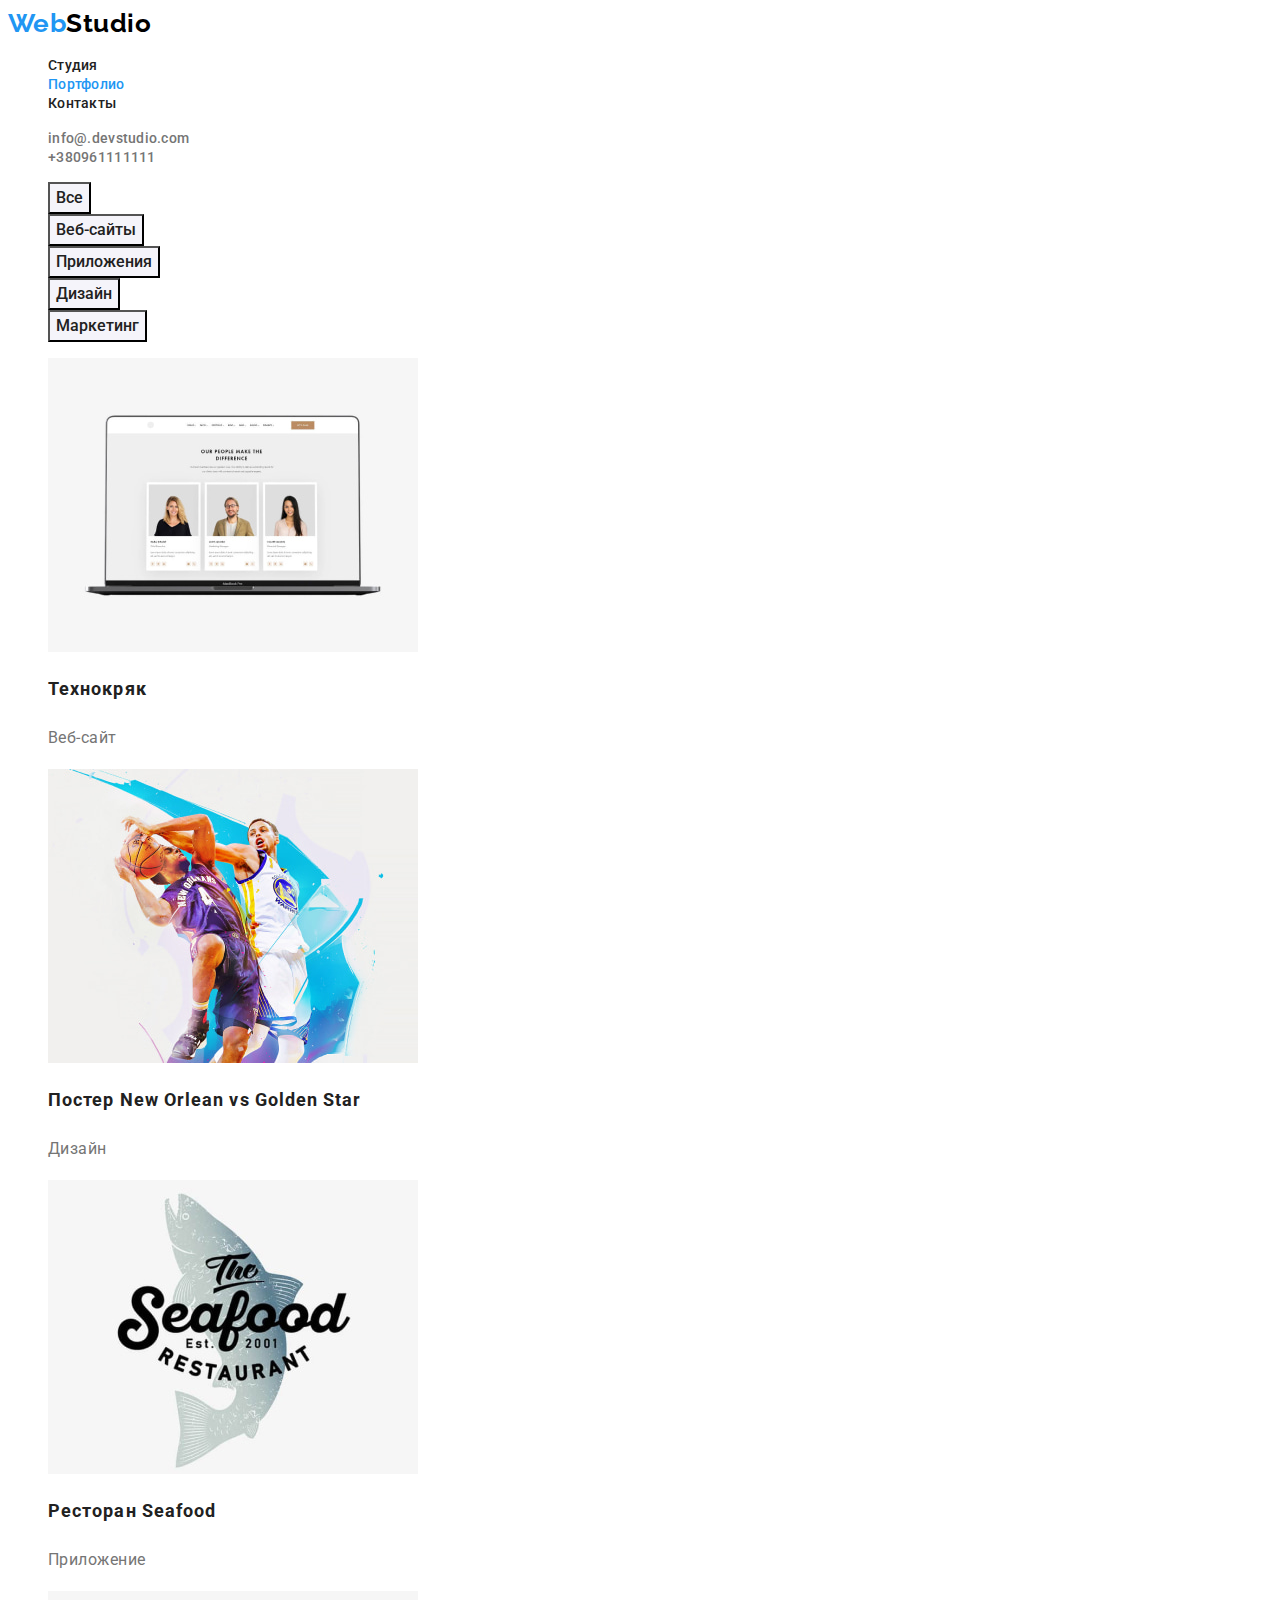
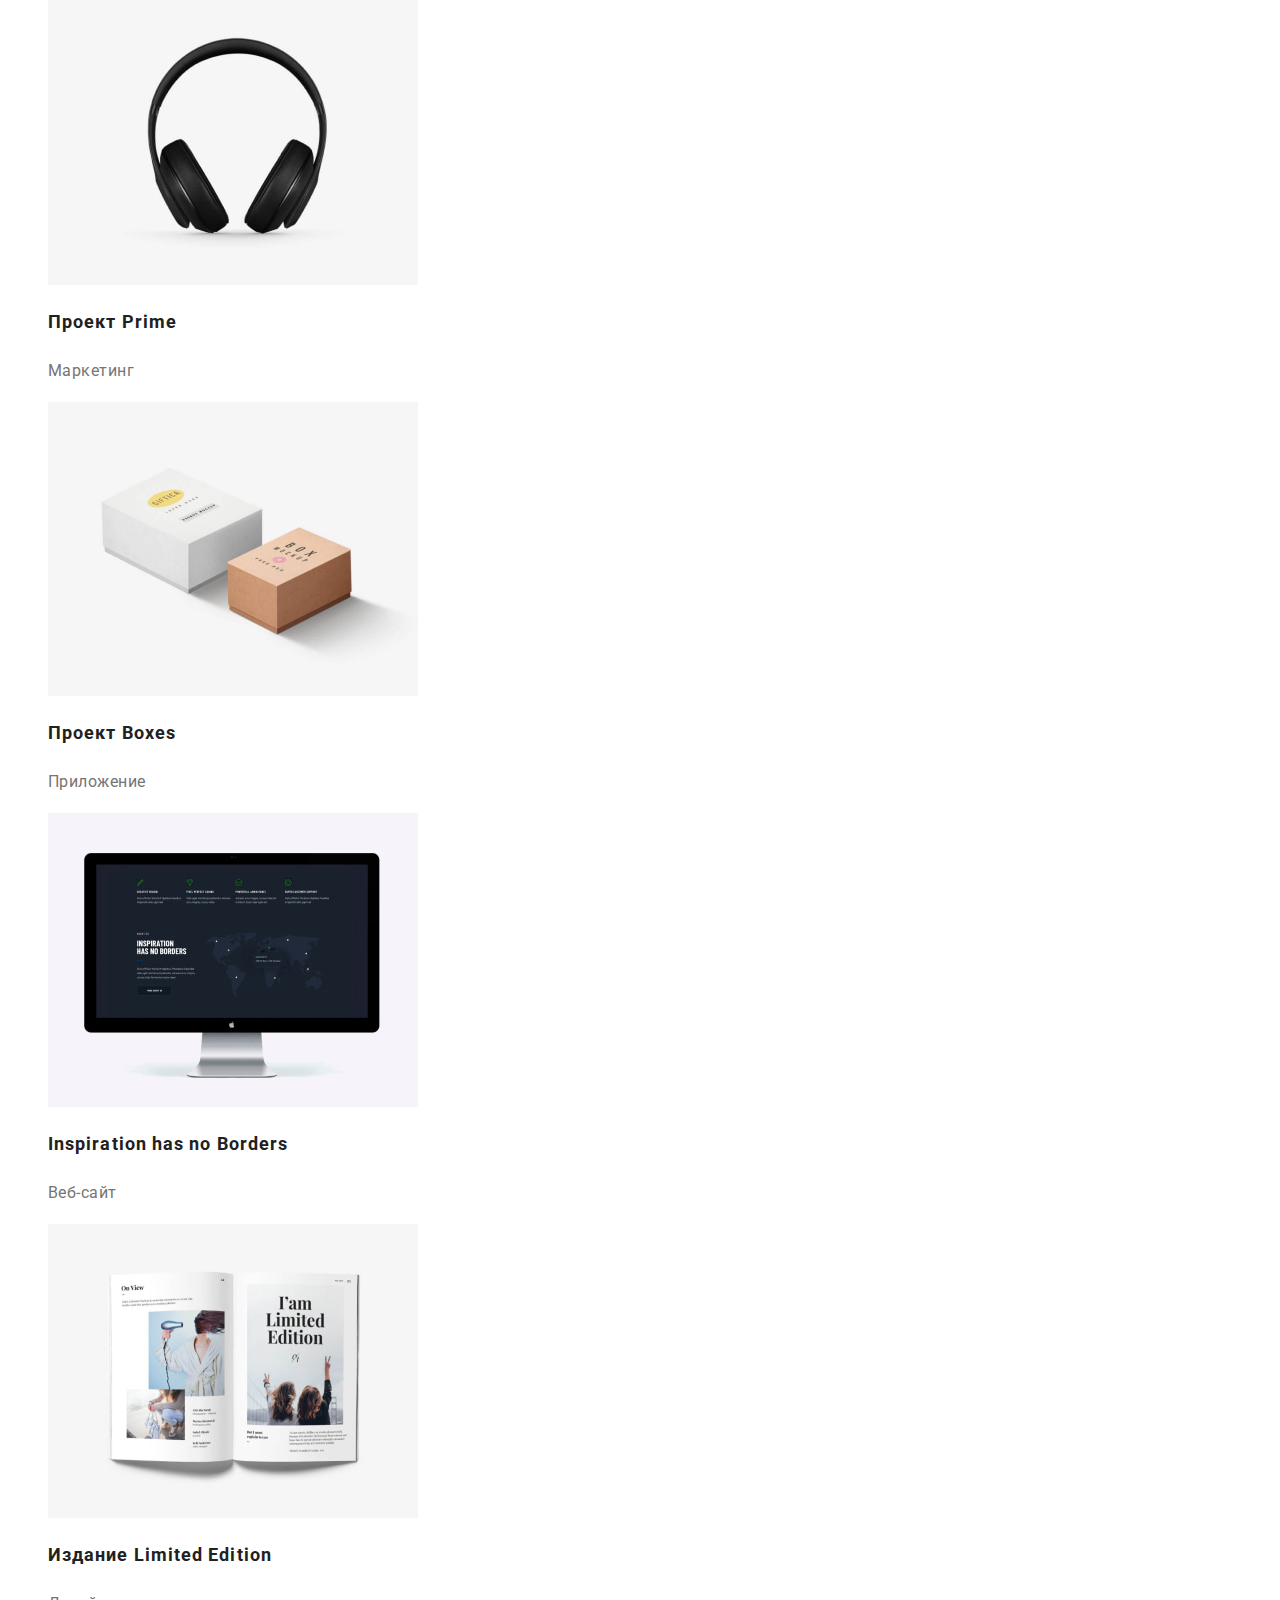
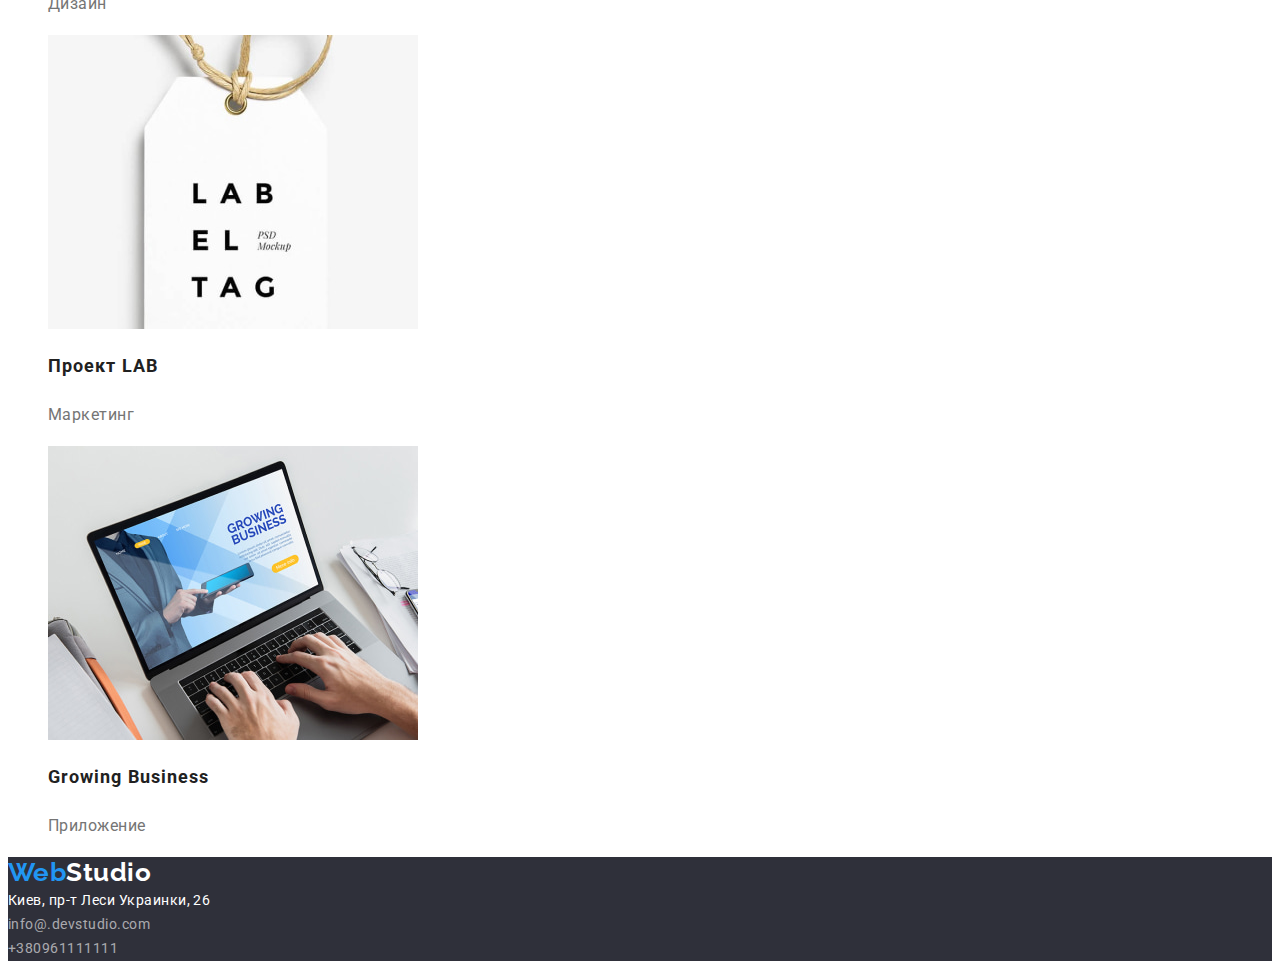
==== portfolio.html @ fe088073 "Initial commit" ====
<!DOCTYPE html>
<html lang="ru">
<head>
    <meta charset="UTF-8" />
    <meta name="viewport" content="width=device-width, initial-scale=1.0" />
    <title>Document</title>
    <link href="https://fonts.googleapis.com/css2?family=Raleway:wght@700&family=Roboto:wght@400;500;700;900&display=swap" rel="stylesheet"/>
    <link rel="stylesheet" href="./css/styles.css" />
</head>
<!--Шапка сайта-->
<header>
    <a href="./index.html" class="logo">Web<span class="logoblack">Studio</span></a>
    <nav>
        <ul class="site-nav list">
            <li> <a href="./index.html" class="link">Студия</a> </li>
            <li> <a href="./portfolio.html" class="link current">Портфолио</a> </li>
            <li> <a href="" class="link">Контакты</a> </li>
        </ul>
    </nav>
    <ul class="contacts list">
        <li><a href="mailto:info@devstudio.com" class="mail">info@.devstudio.com</a></li>
        <li><a href="tel:+380961111111" class="tel">+380961111111</a></li>
    </ul>
</header>
<main>
  <section class="section-galery">
    <h1 hidden>Портфолио</h1>
<ul class="list">
    <li><button type="button" class="portfolio-btn">Все</button></li>
    <li><button type="button" class="portfolio-btn">Веб-сайты</button></li>
    <li><button type="button" class="portfolio-btn">Приложения</button></li>
    <li><button type="button" class="portfolio-btn">Дизайн</button></li>
    <li><button type="button" class="portfolio-btn">Маркетинг</button></li>
</ul>
<ul class="galery list">
    <li class="portfolio-item">
        <a href="" class="link">
            <img src="./images/portfolio1.jpg" alt="Веб-сайт Технокряк" width="370" height="294">
            <h2 class="portfolio-title">Технокряк</h2>
            <p class="portfolio-text">Веб-сайт</p>
        </a>
    </li>
    <li class="portfolio-item">
        <a href="" class="link">
            <img src="./images/portfolio2.jpg" alt="Постер" width="370" height="294">
            <h2 class="portfolio-title">Постер New Orlean vs Golden Star</h2>
            <p class="portfolio-text">Дизайн</p>
        </a>
    </li>
    <li class="portfolio-item">
        <a href="" class="link">
            <img src="./images/portfolio3.jpg" alt="Приложение для ресторана" width="370" height="294">
            <h2 class="portfolio-title">Ресторан Seafood</h2>
            <p class="portfolio-text">Приложение</p>
        </a>
    </li>
    <li class="portfolio-item">
        <a href="" class="link">
            <img src="./images/portfolio4.jpg" alt="Проект по маркетингу" width="370" height="294">
            <h2 class="portfolio-title">Проект Prime</h2>
            <p class="portfolio-text">Маркетинг</p>
        </a>
    </li>
    <li class="portfolio-item">
        <a href="" class="link">
            <img src="./images/portfolio5.jpg" alt="Приложение" width="370" height="294">
            <h2 class="portfolio-title">Проект Boxes</h2>
            <p class="portfolio-text">Приложение</p>
        </a>
    </li>
    <li class="portfolio-item">
        <a href="" class="link">
            <img src="./images/portfolio6.jpg" alt="Веб-сайт" width="370" height="294">
            <h2 class="portfolio-title">Inspiration has no Borders</h2>
            <p class="portfolio-text">Веб-сайт</p>
        </a>
    </li>
    <li class="portfolio-item">
        <a href="" class="link">
            <img src="./images/portfolio7.jpg" alt="Книга по дизайну" width="370" height="294">
            <h2 class="portfolio-title">Издание Limited Edition</h2>
            <p class="portfolio-text">Дизайн</p>
        </a>
    </li>
    <li class="portfolio-item">
        <a href="" class="link">
            <img src="./images/portfolio8.jpg" alt="Проект LAB" width="370" height="294">
            <h2 class="portfolio-title">Проект LAB</h2>
            <p class="portfolio-text">Маркетинг</p>
        </a>
    </li>
    <li class="portfolio-item">
        <a href="" class="link">
            <img src="./images/portfolio9.jpg" alt="Приложение" width="370" height="294">
            <h2 class="portfolio-title">Growing Business</h2>
            <p class="portfolio-text">Приложение</p>
        </a>
    </li>
</ul>
</section>
</main>
<!--Футер-->
<!--<footer> 
    <a href="">WebStudio</a>
    <ul>
        <li><a href="https://www.google.com.ua/maps/place/%D0%B1%D1%83%D0%BB.+%D0%9B%D0%B5%D1%81%D0%B8+%D0%A3%D0%BA%D1%80%D0%B0%D0%B8%D0%BD%D0%BA%D0%B8,+26,+%D0%9A%D0%B8%D0%B5%D0%B2,+02000/@50.4265807,30.5361971,17z/data=!3m1!4b1!4m5!3m4!1s0x40d4cf0e033ecbe9:0x57a4dffefec77da0!8m2!3d50.4265807!4d30.5383858?hl=ru"> Киев, пр-т Леси Украинки, 26 </a></li>
        <li><a href="mailto:info@devstudio.com" class="">info@.devstudio.com</a></li>
        <li><a href="tel:+380961111111" class="">+380961111111</a></li>
    </ul>
</footer>-->
<!--Другой вариант футера-->
<footer class="footer">
    <a href="./index.html" class="logo">Web<span class="logowhite">Studio</span></a> <br />
    <address сlass="footer-adress-map">
        <a href="https://www.google.com.ua/maps/place/%D0%B1%D1%83%D0%BB.+%D0%9B%D0%B5%D1%81%D0%B8+%D0%A3%D0%BA%D1%80%D0%B0%D0%B8%D0%BD%D0%BA%D0%B8,+26,+%D0%9A%D0%B8%D0%B5%D0%B2,+02000/@50.4265807,30.5361971,17z/data=!3m1!4b1!4m5!3m4!1s0x40d4cf0e033ecbe9:0x57a4dffefec77da0!8m2!3d50.4265807!4d30.5383858?hl=ru"
            target="_blank" rel="noreferrer noopener" class="adress-map link"> Киев, пр-т Леси Украинки, 26 </a> <br />
    </address>
    <address class="footer-adress-contacts">
        <a href="mailto:info@devstudio.com" class="mail">info@.devstudio.com</a> <br />
        <a href="tel:+380961111111" class="tel">+380961111111</a>
    </address>
</footer>
</body>

</html>
---- css/styles.css ----
:root {
    --primary-text-color:#757575;
    --title-text-color:#212121;
    --accent:#2196F3;
    --background-color-basic:#FFFFFF;
    --background-color-footer:#2F303A;
    --background-color-reserve:#F5F4FA;
    --logo-text-color:#000000;
    --white-color:#FFFFFF;
}
body {
    background-color: #FFFFFF;
    color:#757575;
    font-family: Roboto, sans-serif;
    font-weight: 400;
    letter-spacing: 0.03em;
}
/* ul {list-style: none}*/
.list {
    list-style: none;
}
.link {
    text-decoration: none;
}
/* цвет основного текста #757575 */
/* цвет вторичного текста #212121 */
/* цвет текста лого #000000 */
/* акцент #2196F3 */
/* цвет белый #FFFFFF */
/* цвет основного фона #FFFFFF */
/* цвет фона футера и героя #2F303A */
/* цвет вторичного фона #F5F4FA */

/*logo*/
.logo {
    color:var(--accent);
    font-family: 'Raleway', sans-serif;
    font-weight: 700;
        font-size: 26px;
        line-height: 1.2;
        text-decoration: none;
}
.logo:hover,
.logo:focus {
    color:var(--logo-text-color);
}
.logoblack {
    color:var(--logo-text-color);
}
.logowhite {
    color: var(--white-color);   
}
.logoblack:hover,
.logoblack:focus,
.logowhite:hover,
.logowhite:focus {
    color: var(--accent);
}

/*Site-nav*/
.site-nav .link {
    color:var(--title-text-color);
        font-weight: 500;
        font-size: 14px;
        line-height: 1.14;
        letter-spacing: 0.02em;
        text-decoration: none;
}
.site-nav .link:hover,
.site-nav .link:focus {
    color: var(--accent);
}
.site-nav .link.current {
    color: var(--accent);
}
.contacts .mail:hover,
.contacts .mail:focus {
    color: var(--accent);
}

.contacts .tel:hover,
.contacts .tel:focus {
    color: var(--accent);
}
.contacts .tel{
    color: var(--primary-text-color);
        font-weight: 500;
        font-size: 14px;
        line-height: 1.14;
        letter-spacing: 0.02em;
        text-decoration: none;
}
.contacts .mail{
    color: var(--primary-text-color);
     font-weight: 500;
        font-size: 14px;
        line-height: 1.14;
        letter-spacing: 0.02em;
        text-decoration: none;
}

/* Hero */
.hero {
    background-color:var(--background-color-footer);
}
.hero-title {
    color:var(--white-color);
        font-weight: 900;
        font-size: 44px;
        line-height: 13,6;
        text-align: center;
        letter-spacing: 0.06em;
        text-transform: uppercase;
} 
.hero-btn {
    background-color:var(--accent);
    color:var(--white-color);
    font-family: inherit;
        font-weight: 700;
        font-size: 16px;
        line-height: 1.88;
        text-align: center;
        letter-spacing: 0.06em;
        cursor: pointer;
}
/*Section*/
.section, .section-benefits {
    background-color:var(--white-color);
}
.section-team {
    background-color: var(--background-color-reserve);
}
.section-benefits-title {
    color: var(--title-text-color);
    font-weight: 700;
    font-size: 14px;
    line-height: 1.14;
    text-transform: uppercase;
}
.section-benefits-text {
    /*font-weight: 400;*/
    font-size: 14px;
    line-height: 1.71;
}
.section-title, .section-team-title {
    color: var(--title-text-color);
    font-weight: 700;
    font-size: 36px;
    line-height: 1.17;
    text-align: center;
}
.team-name {
        color: var(--title-text-color);
        font-weight: 500;
        font-size: 16px;
        line-height: 1.19;
        /* identical to box height */
        text-align: center;
}
.team-profession {
        /*font-weight: 400;*/
        font-size: 16px;
        line-height: 1.19;
        /* identical to box height */
        text-align: center;
}

/*Footer*/
.footer {
    background-color:var(--background-color-footer);
    /*font-weight: 400;*/
        font-size: 14px;
        line-height: 1.71;
        text-decoration: none;
}
.footer .mail,
.footer .tel {
    color: rgba(255, 255, 255, 0.6);
    text-decoration: none;
}
address {
    font-style:normal;
}
.footer .tel:hover,
.footer .tel:focus {
    color: var(--accent);
}
.footer .mail:hover,
.footer .mail:focus {
    color: var(--accent);
}
.footer-adress-map, .footer-adress-contacts {
    font-style: normal;
    text-decoration: none;
}
.adress-map:hover,
.adress-map:focus {
    color: var(--accent);
}
.adress-map {
    color: var(--white-color);
}
/*address .link{
    text-decoration: none;
}*/

/*Portfolio page*/
.galery .link {
    text-decoration: none;
}
.portfolio-btn {
    background-color: var(--background-color-reserve);
    color: var(--title-text-color);
    font-family: inherit;
        font-weight: 500;
        font-size: 16px;
        line-height: 1.62;
        text-align: center;
        cursor: pointer;
}
.portfolio-btn:hover,
.portfolio-btn:focus {
    background-color: var(--accent);
    color:var(--white-color);
}
.portfolio-title {
    color: var(--title-text-color);
        font-weight: 700;
        font-size: 18px;
        line-height: 2;
        letter-spacing: 0.06em;
}
.portfolio-text {
    color: var(--primary-text-color);
    /*font-weight: 400;*/
    font-size: 16px;
    line-height: 1.88;
    letter-spacing: 0.03em;}
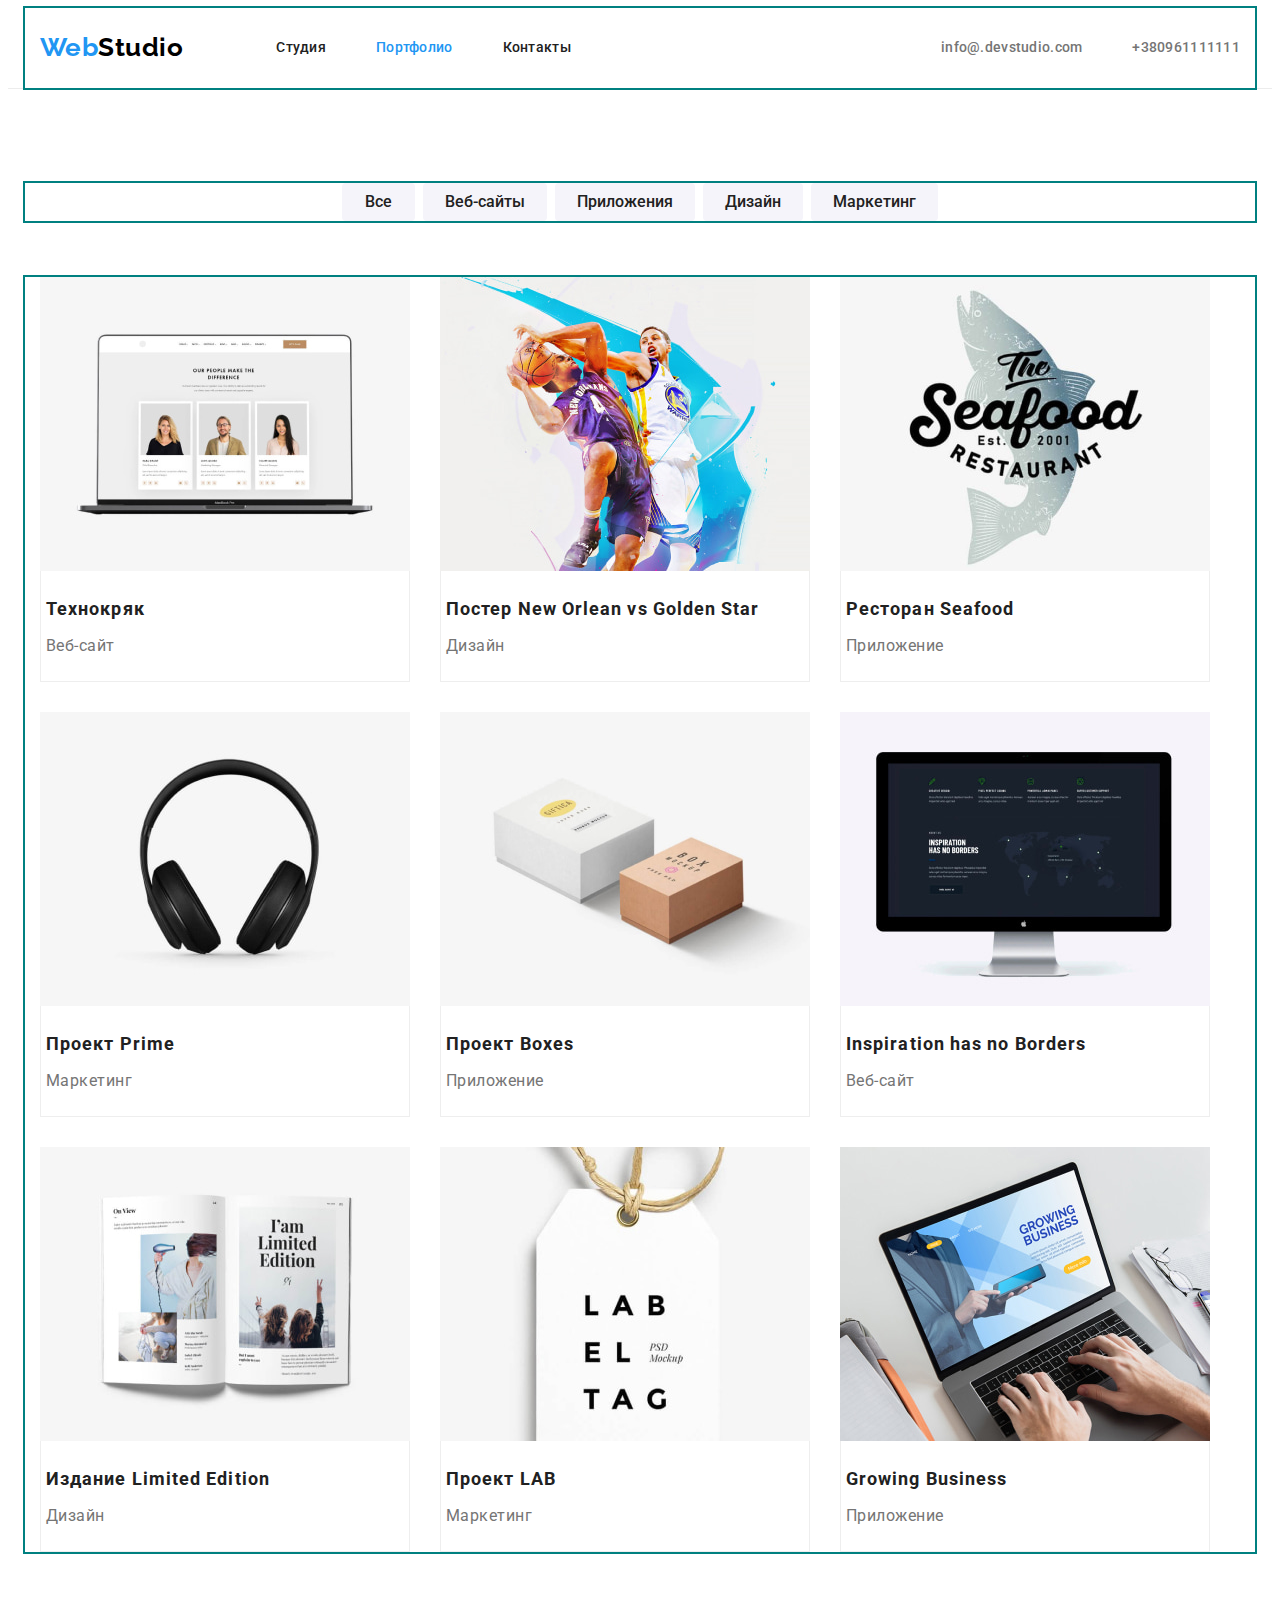
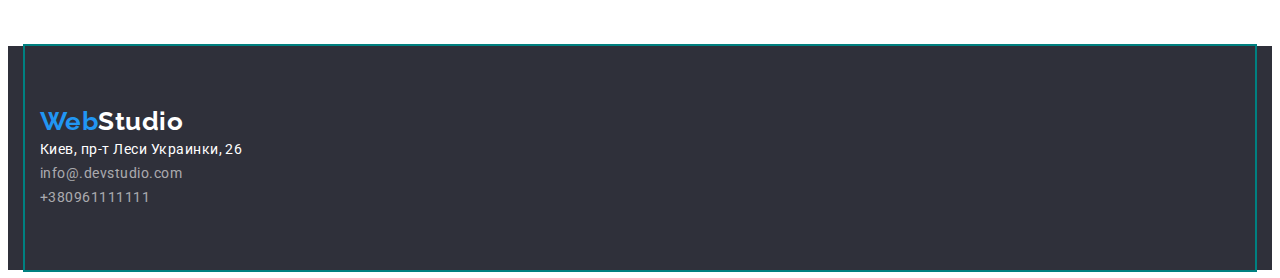
==== commit b11b0290: "HW-3 first version" ====
--- a/portfolio.html
+++ b/portfolio.html
@@ -5,120 +5,143 @@
     <meta name="viewport" content="width=device-width, initial-scale=1.0" />
     <title>Document</title>
     <link href="https://fonts.googleapis.com/css2?family=Raleway:wght@700&family=Roboto:wght@400;500;700;900&display=swap" rel="stylesheet"/>
+    <!--Modern-normalize start-->
+    <link rel="stylesheet" href="https://cdnjs.cloudflare.com/ajax/libs/modern-normalize/1.1.0/modern-normalize.min.css"
+        integrity="sha512-wpPYUAdjBVSE4KJnH1VR1HeZfpl1ub8YT/NKx4PuQ5NmX2tKuGu6U/JRp5y+Y8XG2tV+wKQpNHVUX03MfMFn9Q=="
+        crossorigin="anonymous" referrerpolicy="no-referrer" />
+    <!--Modern-normalize end-->
     <link rel="stylesheet" href="./css/styles.css" />
 </head>
 <!--Шапка сайта-->
-<header>
-    <a href="./index.html" class="logo">Web<span class="logoblack">Studio</span></a>
-    <nav>
-        <ul class="site-nav list">
-            <li> <a href="./index.html" class="link">Студия</a> </li>
-            <li> <a href="./portfolio.html" class="link current">Портфолио</a> </li>
-            <li> <a href="" class="link">Контакты</a> </li>
+<header class="page-header">
+    <div class="container header-container">
+        <a href="./index.html" class="logo">Web<span class="logoblack">Studio</span></a>
+        <nav class="header-nav">
+            <ul class="site-nav list">
+                <li> <a href="./index.html" class="link">Студия</a> </li>
+                <li> <a href="./portfolio.html" class="link current">Портфолио</a> </li>
+                <li> <a href="" class="link">Контакты</a> </li>
+            </ul>
+        </nav>
+        <ul class="contacts list">
+            <li><a href="mailto:info@devstudio.com" class="mail">info@.devstudio.com</a></li>
+            <li><a href="tel:+380961111111" class="tel">+380961111111</a></li>
         </ul>
-    </nav>
-    <ul class="contacts list">
-        <li><a href="mailto:info@devstudio.com" class="mail">info@.devstudio.com</a></li>
-        <li><a href="tel:+380961111111" class="tel">+380961111111</a></li>
-    </ul>
+    </div>
 </header>
 <main>
   <section class="section-galery">
-    <h1 hidden>Портфолио</h1>
-<ul class="list">
-    <li><button type="button" class="portfolio-btn">Все</button></li>
-    <li><button type="button" class="portfolio-btn">Веб-сайты</button></li>
-    <li><button type="button" class="portfolio-btn">Приложения</button></li>
-    <li><button type="button" class="portfolio-btn">Дизайн</button></li>
-    <li><button type="button" class="portfolio-btn">Маркетинг</button></li>
-</ul>
-<ul class="galery list">
-    <li class="portfolio-item">
-        <a href="" class="link">
-            <img src="./images/portfolio1.jpg" alt="Веб-сайт Технокряк" width="370" height="294">
-            <h2 class="portfolio-title">Технокряк</h2>
-            <p class="portfolio-text">Веб-сайт</p>
-        </a>
-    </li>
-    <li class="portfolio-item">
-        <a href="" class="link">
-            <img src="./images/portfolio2.jpg" alt="Постер" width="370" height="294">
-            <h2 class="portfolio-title">Постер New Orlean vs Golden Star</h2>
-            <p class="portfolio-text">Дизайн</p>
-        </a>
-    </li>
-    <li class="portfolio-item">
-        <a href="" class="link">
-            <img src="./images/portfolio3.jpg" alt="Приложение для ресторана" width="370" height="294">
-            <h2 class="portfolio-title">Ресторан Seafood</h2>
-            <p class="portfolio-text">Приложение</p>
-        </a>
-    </li>
-    <li class="portfolio-item">
-        <a href="" class="link">
-            <img src="./images/portfolio4.jpg" alt="Проект по маркетингу" width="370" height="294">
-            <h2 class="portfolio-title">Проект Prime</h2>
-            <p class="portfolio-text">Маркетинг</p>
-        </a>
-    </li>
-    <li class="portfolio-item">
-        <a href="" class="link">
-            <img src="./images/portfolio5.jpg" alt="Приложение" width="370" height="294">
-            <h2 class="portfolio-title">Проект Boxes</h2>
-            <p class="portfolio-text">Приложение</p>
-        </a>
-    </li>
-    <li class="portfolio-item">
-        <a href="" class="link">
-            <img src="./images/portfolio6.jpg" alt="Веб-сайт" width="370" height="294">
-            <h2 class="portfolio-title">Inspiration has no Borders</h2>
-            <p class="portfolio-text">Веб-сайт</p>
-        </a>
-    </li>
-    <li class="portfolio-item">
-        <a href="" class="link">
-            <img src="./images/portfolio7.jpg" alt="Книга по дизайну" width="370" height="294">
-            <h2 class="portfolio-title">Издание Limited Edition</h2>
-            <p class="portfolio-text">Дизайн</p>
-        </a>
-    </li>
-    <li class="portfolio-item">
-        <a href="" class="link">
-            <img src="./images/portfolio8.jpg" alt="Проект LAB" width="370" height="294">
-            <h2 class="portfolio-title">Проект LAB</h2>
-            <p class="portfolio-text">Маркетинг</p>
-        </a>
-    </li>
-    <li class="portfolio-item">
-        <a href="" class="link">
-            <img src="./images/portfolio9.jpg" alt="Приложение" width="370" height="294">
-            <h2 class="portfolio-title">Growing Business</h2>
-            <p class="portfolio-text">Приложение</p>
-        </a>
-    </li>
-</ul>
+    <div class="container container-btn">
+        <h1 class="visually-hidden">Портфолио</h1>
+        <ul class="list btn-list">
+            <li><button type="button" class="portfolio-btn">Все</button></li>
+            <li><button type="button" class="portfolio-btn">Веб-сайты</button></li>
+            <li><button type="button" class="portfolio-btn">Приложения</button></li>
+            <li><button type="button" class="portfolio-btn">Дизайн</button></li>
+            <li><button type="button" class="portfolio-btn">Маркетинг</button></li>
+        </ul>
+    </div>
+    <div class="container">
+        <ul class="galery list card-set">
+        <li class="portfolio-item card-set-item">
+            <a href="" class="link">
+                <img src="./images/portfolio1.jpg" alt="Веб-сайт Технокряк" width="370" height="294">
+                <div class="galery-wrapper">
+                    <h2 class="portfolio-title">Технокряк</h2>
+                    <p class="portfolio-text">Веб-сайт</p>
+                </div>
+            </a>
+        </li>
+        <li class="portfolio-item card-set-item">
+            <a href="" class="link">
+                <img src="./images/portfolio2.jpg" alt="Постер" width="370" height="294">
+                <div class="galery-wrapper">
+                    <h2 class="portfolio-title">Постер New Orlean vs Golden Star</h2>
+                    <p class="portfolio-text">Дизайн</p>
+                </div>  
+            </a>
+        </li>
+        <li class="portfolio-item card-set-item">
+            <a href="" class="link">
+                <img src="./images/portfolio3.jpg" alt="Приложение для ресторана" width="370" height="294">
+                <div class="galery-wrapper">
+                    <h2 class="portfolio-title">Ресторан Seafood</h2>
+                    <p class="portfolio-text">Приложение</p>
+                </div> 
+            </a>
+        </li>
+        <li class="portfolio-item card-set-item">
+            <a href="" class="link">
+                <img src="./images/portfolio4.jpg" alt="Проект по маркетингу" width="370" height="294">
+                <div class="galery-wrapper">
+                    <h2 class="portfolio-title">Проект Prime</h2>
+                    <p class="portfolio-text">Маркетинг</p>
+                </div> 
+            </a>
+        </li>
+        <li class="portfolio-item card-set-item">
+            <a href="" class="link">
+                <img src="./images/portfolio5.jpg" alt="Приложение" width="370" height="294">
+                <div class="galery-wrapper">
+                    <h2 class="portfolio-title">Проект Boxes</h2>
+                    <p class="portfolio-text">Приложение</p>
+                </div>
+            </a>
+        </li>
+        <li class="portfolio-item card-set-item">
+            <a href="" class="link">
+                <img src="./images/portfolio6.jpg" alt="Веб-сайт" width="370" height="294">
+                <div class="galery-wrapper">
+                    <h2 class="portfolio-title">Inspiration has no Borders</h2>
+                    <p class="portfolio-text">Веб-сайт</p>
+                </div>   
+            </a>
+        </li>
+        <li class="portfolio-item card-set-item">
+            <a href="" class="link">
+                <img src="./images/portfolio7.jpg" alt="Книга по дизайну" width="370" height="294">
+                <div class="galery-wrapper">
+                    <h2 class="portfolio-title">Издание Limited Edition</h2>
+                    <p class="portfolio-text">Дизайн</p>
+                </div>   
+            </a>
+        </li>
+        <li class="portfolio-item card-set-item">
+            <a href="" class="link">
+                <img src="./images/portfolio8.jpg" alt="Проект LAB" width="370" height="294">
+                <div class="galery-wrapper">
+                    <h2 class="portfolio-title">Проект LAB</h2>
+                    <p class="portfolio-text">Маркетинг</p>
+                </div>
+            </a>
+        </li>
+        <li class="portfolio-item card-set-item">
+            <a href="" class="link">
+                <img src="./images/portfolio9.jpg" alt="Приложение" width="370" height="294">
+                <div class="galery-wrapper">
+                    <h2 class="portfolio-title">Growing Business</h2>
+                    <p class="portfolio-text">Приложение</p>
+                </div>   
+            </a>
+        </li>
+        </ul>
+    </div>
 </section>
 </main>
 <!--Футер-->
-<!--<footer> 
-    <a href="">WebStudio</a>
-    <ul>
-        <li><a href="https://www.google.com.ua/maps/place/%D0%B1%D1%83%D0%BB.+%D0%9B%D0%B5%D1%81%D0%B8+%D0%A3%D0%BA%D1%80%D0%B0%D0%B8%D0%BD%D0%BA%D0%B8,+26,+%D0%9A%D0%B8%D0%B5%D0%B2,+02000/@50.4265807,30.5361971,17z/data=!3m1!4b1!4m5!3m4!1s0x40d4cf0e033ecbe9:0x57a4dffefec77da0!8m2!3d50.4265807!4d30.5383858?hl=ru"> Киев, пр-т Леси Украинки, 26 </a></li>
-        <li><a href="mailto:info@devstudio.com" class="">info@.devstudio.com</a></li>
-        <li><a href="tel:+380961111111" class="">+380961111111</a></li>
-    </ul>
-</footer>-->
-<!--Другой вариант футера-->
 <footer class="footer">
-    <a href="./index.html" class="logo">Web<span class="logowhite">Studio</span></a> <br />
-    <address сlass="footer-adress-map">
-        <a href="https://www.google.com.ua/maps/place/%D0%B1%D1%83%D0%BB.+%D0%9B%D0%B5%D1%81%D0%B8+%D0%A3%D0%BA%D1%80%D0%B0%D0%B8%D0%BD%D0%BA%D0%B8,+26,+%D0%9A%D0%B8%D0%B5%D0%B2,+02000/@50.4265807,30.5361971,17z/data=!3m1!4b1!4m5!3m4!1s0x40d4cf0e033ecbe9:0x57a4dffefec77da0!8m2!3d50.4265807!4d30.5383858?hl=ru"
-            target="_blank" rel="noreferrer noopener" class="adress-map link"> Киев, пр-т Леси Украинки, 26 </a> <br />
-    </address>
-    <address class="footer-adress-contacts">
-        <a href="mailto:info@devstudio.com" class="mail">info@.devstudio.com</a> <br />
-        <a href="tel:+380961111111" class="tel">+380961111111</a>
-    </address>
+    <div class="container footer-container">
+        <a href="./index.html" class="logo">Web<span class="logowhite">Studio</span></a> <br />
+        <address сlass="footer-adress-map">
+            <a href="https://www.google.com.ua/maps/place/%D0%B1%D1%83%D0%BB.+%D0%9B%D0%B5%D1%81%D0%B8+%D0%A3%D0%BA%D1%80%D0%B0%D0%B8%D0%BD%D0%BA%D0%B8,+26,+%D0%9A%D0%B8%D0%B5%D0%B2,+02000/@50.4265807,30.5361971,17z/data=!3m1!4b1!4m5!3m4!1s0x40d4cf0e033ecbe9:0x57a4dffefec77da0!8m2!3d50.4265807!4d30.5383858?hl=ru"
+                target="_blank" rel="noreferrer noopener" class="adress-map link"> Киев, пр-т Леси Украинки, 26 </a>
+            <br />
+        </address>
+        <address class="footer-adress-contacts">
+            <a href="mailto:info@devstudio.com" class="mail">info@.devstudio.com</a> <br />
+            <a href="tel:+380961111111" class="tel">+380961111111</a>
+        </address>
+    </div>
 </footer>
 </body>
 
--- a/css/styles.css
+++ b/css/styles.css
@@ -7,7 +7,19 @@
     --background-color-reserve:#F5F4FA;
     --logo-text-color:#000000;
     --white-color:#FFFFFF;
-}
+    --wrapper-color:#EEEEEE;
+    --header-border:#ECECEC;
+    --indent: 30px;
+    --items: 3;
+}
+/*html {
+    box-sizing: border-box;
+}
+*,
+*::before,
+*::after {
+    box-sizing: inherit;
+}*/
 body {
     background-color: #FFFFFF;
     color:#757575;
@@ -15,12 +27,73 @@
     font-weight: 400;
     letter-spacing: 0.03em;
 }
+/* card-set*/
+.card-set {
+    display: flex;
+    flex-wrap: wrap;
+    gap: var(--indent);
+}
+.card-set-item {
+    flex-basis: calc((100% - var(--indent) * (var(--items)-1))/var(--items));
+}
 /* ul {list-style: none}*/
 .list {
     list-style: none;
+    padding: 0;
+    margin:0;
+}
+h1,
+h2,
+h3,
+h4,
+h5,
+h6,
+p {
+    margin-top: 0;
+    margin-bottom: 0;
+}
+img {
+    display: block;
+    /*max-width: 100%;
+    height: auto;*/
 }
 .link {
     text-decoration: none;
+}
+.container {
+    width: 1200px;
+    padding-left: 15px ;
+    padding-right: 15px;
+    margin-left: auto;
+    margin-right: auto;
+    outline: 2px solid teal;
+}
+/* Header*/
+.page-header {
+border: 1px solid var(--header-border);
+    border-top: none;
+    border-left: none;
+    border-right: none;
+}
+.header-container {
+        display: flex;
+        align-items: center; 
+    }
+.site-nav {
+    display: flex;
+    gap: 50px;
+}
+/*.site-nav li {
+    margin-right: 50px;
+}
+.site-nav li:last-child {
+    margin-right: 0;
+}*/
+.header-nav{
+    margin-right: auto;
+}
+.contacts{
+    display: flex;
 }
 /* цвет основного текста #757575 */
 /* цвет вторичного текста #212121 */
@@ -39,6 +112,7 @@
         font-size: 26px;
         line-height: 1.2;
         text-decoration: none;
+        margin-right: 93px;
 }
 .logo:hover,
 .logo:focus {
@@ -65,6 +139,9 @@
         line-height: 1.14;
         letter-spacing: 0.02em;
         text-decoration: none;
+        padding-top: 32px;
+        padding-bottom: 32px;
+        display: block;
 }
 .site-nav .link:hover,
 .site-nav .link:focus {
@@ -89,6 +166,9 @@
         line-height: 1.14;
         letter-spacing: 0.02em;
         text-decoration: none;
+            padding-top: 32px;
+            padding-bottom: 32px;
+            display: block;
 }
 .contacts .mail{
     color: var(--primary-text-color);
@@ -97,20 +177,29 @@
         line-height: 1.14;
         letter-spacing: 0.02em;
         text-decoration: none;
+        margin-right: 50px;
+            padding-top: 32px;
+            padding-bottom: 32px;
+            display: block;
 }
 
 /* Hero */
 .hero {
     background-color:var(--background-color-footer);
+    text-align: center;
+    padding-top: 200px;
+    padding-bottom: 200px;
 }
 .hero-title {
     color:var(--white-color);
         font-weight: 900;
         font-size: 44px;
         line-height: 13,6;
-        text-align: center;
         letter-spacing: 0.06em;
         text-transform: uppercase;
+            padding: 0;
+            margin-top: 0;
+            margin-bottom: 30px;
 } 
 .hero-btn {
     background-color:var(--accent);
@@ -122,10 +211,36 @@
         text-align: center;
         letter-spacing: 0.06em;
         cursor: pointer;
+        box-shadow: 0px 4px 4px rgba(0, 0, 0, 0.15);
+            border-radius: 4px;
+            padding: 9px 31px;
+            display: block;
+            margin: 0 auto;
+            min-width: 200px;
+            max-width: 240px;
+            min-height: 50px;
+            border: 1px transparent;
 }
 /*Section*/
 .section, .section-benefits {
-    background-color:var(--white-color);
+    background-color:var(--white-color);     
+}
+.list-benefits {
+    display: flex;
+    gap: 30px;
+    flex-basis: 270px;
+}
+.section {
+    padding-top: 0px;
+    padding-bottom: 94px;
+}
+.work-list {
+    display: flex;
+    gap: 30px;
+}
+.section-benefits,.section-team,.section-galery {
+    padding-top: 94px;
+    padding-bottom: 94px;
 }
 .section-team {
     background-color: var(--background-color-reserve);
@@ -136,11 +251,17 @@
     font-size: 14px;
     line-height: 1.14;
     text-transform: uppercase;
+        margin-top: 0;
+        margin-bottom: 10px;
+}
+.section-team-item {
+    /*flex-basis: calc((100% - var(--indent) * (var(--items)-1))/var(--items))*/
 }
 .section-benefits-text {
     /*font-weight: 400;*/
     font-size: 14px;
     line-height: 1.71;
+        margin-top: 0;
 }
 .section-title, .section-team-title {
     color: var(--title-text-color);
@@ -148,6 +269,7 @@
     font-size: 36px;
     line-height: 1.17;
     text-align: center;
+    margin-bottom: 50px;
 }
 .team-name {
         color: var(--title-text-color);
@@ -156,6 +278,7 @@
         line-height: 1.19;
         /* identical to box height */
         text-align: center;
+        margin-bottom: 10px;
 }
 .team-profession {
         /*font-weight: 400;*/
@@ -163,6 +286,25 @@
         line-height: 1.19;
         /* identical to box height */
         text-align: center;
+}
+.team-list {
+    display:flex;
+    gap:30px;
+    --items:4;
+}
+.team-list li:last-child {
+    margin-right: 0;
+}
+.team-wrapper{
+    border: 1px solid transparent;
+    background-color: var(--white-color);
+    border-top: none;
+    border-radius: 0px 0px 4px 4px;
+    box-shadow: 0px 1px 3px rgba(0, 0, 0, 0.12), 0px 1px 1px rgba(0, 0, 0, 0.14), 0px 2px 1px rgba(0, 0, 0, 0.2);
+    padding-top: 30px;
+    padding-bottom: 30px;
+    padding-left: 5px;
+    padding-right: 5px;
 }
 
 /*Footer*/
@@ -173,6 +315,16 @@
         line-height: 1.71;
         text-decoration: none;
 }
+.footer-container {
+    padding-top: 60px;
+    padding-bottom: 60px;
+}
+.footer .logo {
+    margin-bottom: 20px;
+}
+.adress-map, .footer .mail {
+    margin-bottom: 9px;
+}
 .footer .mail,
 .footer .tel {
     color: rgba(255, 255, 255, 0.6);
@@ -200,13 +352,19 @@
 .adress-map {
     color: var(--white-color);
 }
-/*address .link{
-    text-decoration: none;
-}*/
-
 /*Portfolio page*/
 .galery .link {
     text-decoration: none;
+}
+.container-btn {
+    margin-bottom: 56px;
+}
+.btn-list {
+display:flex;
+gap: 8px;
+/*row-gap:8px;
+column-gap:8px;*/
+justify-content: center;
 }
 .portfolio-btn {
     background-color: var(--background-color-reserve);
@@ -217,11 +375,29 @@
         line-height: 1.62;
         text-align: center;
         cursor: pointer;
+        border-radius: 4px;
+        padding: 6px 22px;
+        display: inline-block;
+        min-width: 73px;
+        border: 1px transparent;
 }
 .portfolio-btn:hover,
 .portfolio-btn:focus {
     background-color: var(--accent);
     color:var(--white-color);
+}
+.visually-hidden {
+    position: absolute;
+    width: 1px;
+    height: 1px;
+    margin: -1px;
+    border: 0;
+    padding: 0;
+
+    white-space: nowrap;
+    clip-path: inset(100%);
+    clip: rect(0 0 0 0);
+    overflow: hidden;
 }
 .portfolio-title {
     color: var(--title-text-color);
@@ -229,10 +405,26 @@
         font-size: 18px;
         line-height: 2;
         letter-spacing: 0.06em;
+        margin-bottom: 4px;
 }
 .portfolio-text {
     color: var(--primary-text-color);
     /*font-weight: 400;*/
     font-size: 16px;
     line-height: 1.88;
-    letter-spacing: 0.03em;}+    letter-spacing: 0.03em;
+}
+.galery {
+    display: flex;
+    flex-wrap: wrap;
+    gap: 30px;
+}
+.galery-wrapper {
+    border: 1px solid var(--wrapper-color);
+    background-color: var(--white-color);
+    border-top: none;
+    padding-top: 20px;
+    padding-bottom: 20px;
+    padding-left: 5px;
+    padding-right: 5px;
+}
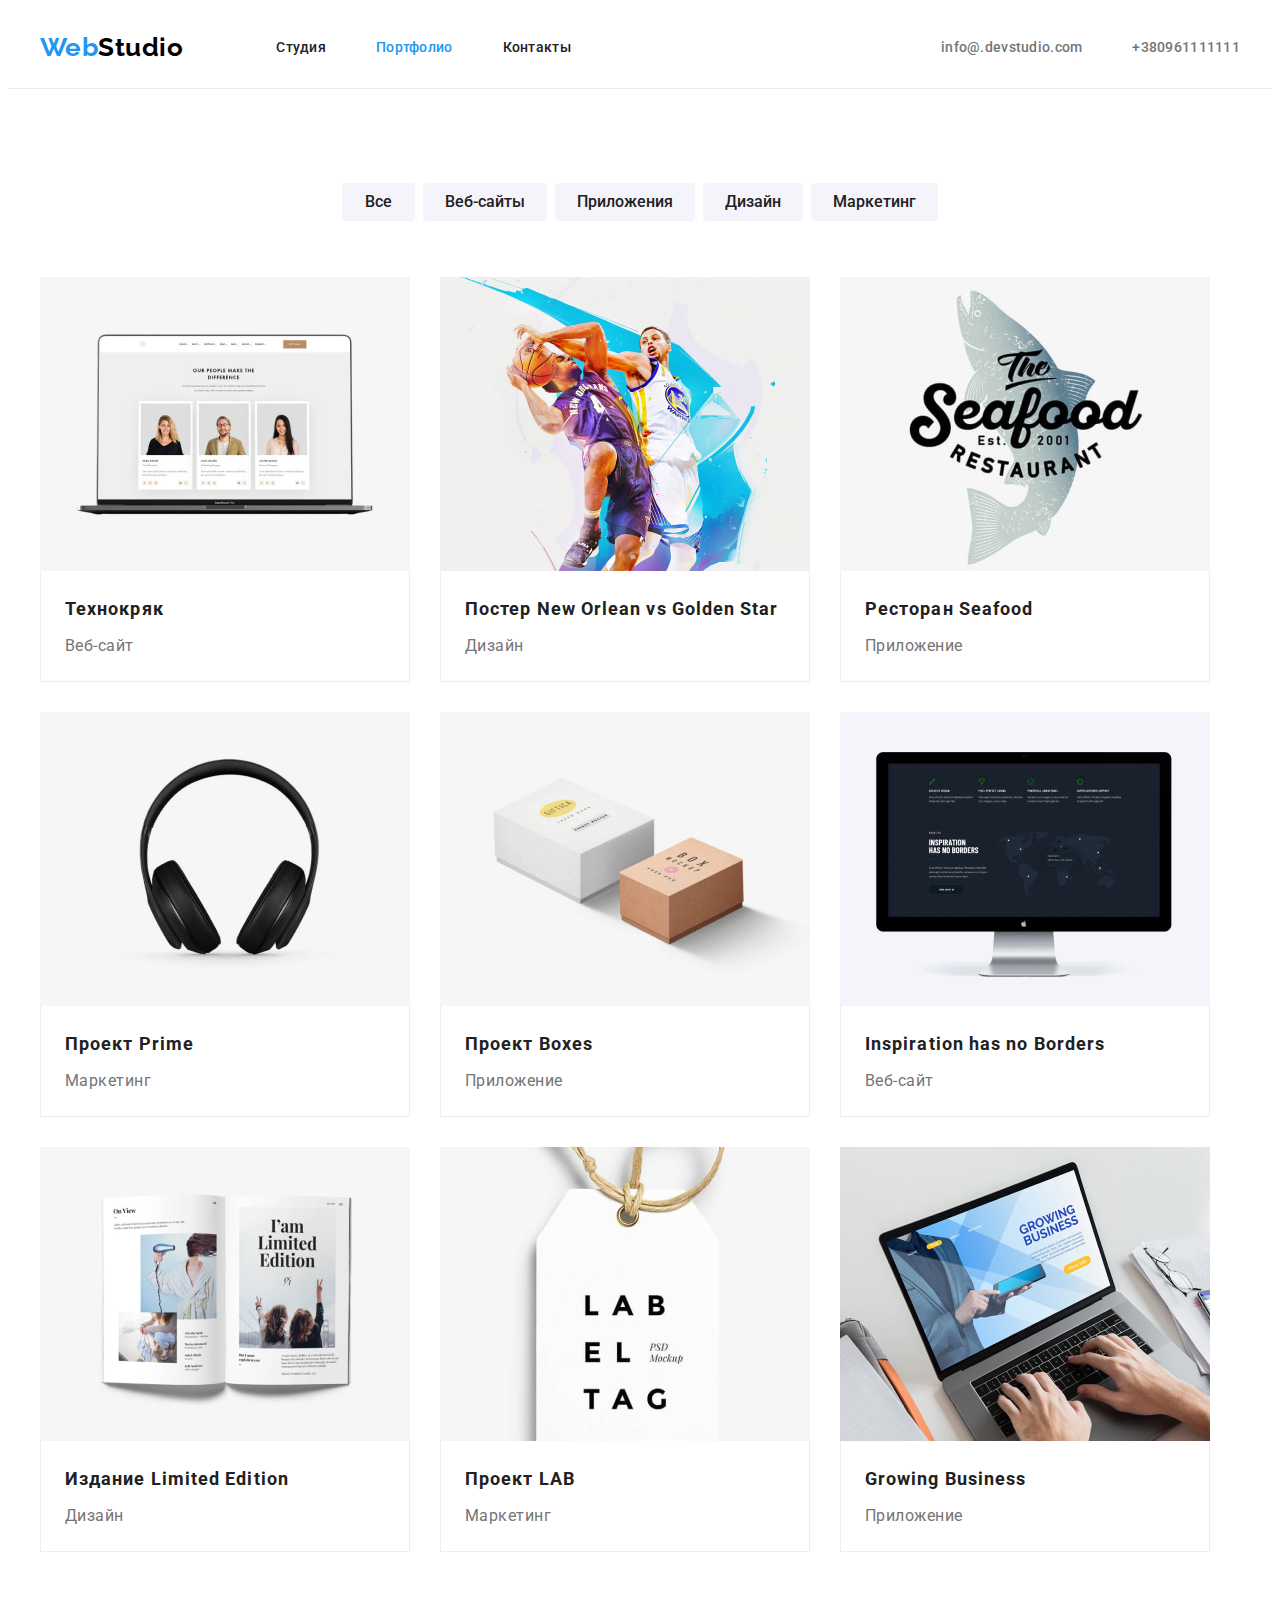
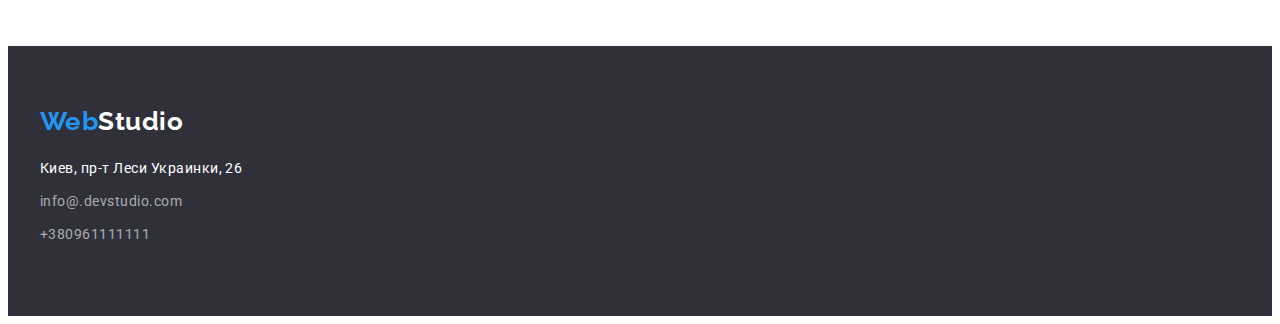
==== commit 4e4b1448: "Виправлення HW3" ====
--- a/portfolio.html
+++ b/portfolio.html
@@ -31,7 +31,7 @@
 </header>
 <main>
   <section class="section-galery">
-    <div class="container container-btn">
+    <div class="container">
         <h1 class="visually-hidden">Портфолио</h1>
         <ul class="list btn-list">
             <li><button type="button" class="portfolio-btn">Все</button></li>
@@ -40,8 +40,6 @@
             <li><button type="button" class="portfolio-btn">Дизайн</button></li>
             <li><button type="button" class="portfolio-btn">Маркетинг</button></li>
         </ul>
-    </div>
-    <div class="container">
         <ul class="galery list card-set">
         <li class="portfolio-item card-set-item">
             <a href="" class="link">
@@ -130,15 +128,17 @@
 </main>
 <!--Футер-->
 <footer class="footer">
-    <div class="container footer-container">
-        <a href="./index.html" class="logo">Web<span class="logowhite">Studio</span></a> <br />
+    <div class="container">
+        <a href="./index.html" class="logo">Web<span class="logowhite">Studio</span></a>
         <address сlass="footer-adress-map">
             <a href="https://www.google.com.ua/maps/place/%D0%B1%D1%83%D0%BB.+%D0%9B%D0%B5%D1%81%D0%B8+%D0%A3%D0%BA%D1%80%D0%B0%D0%B8%D0%BD%D0%BA%D0%B8,+26,+%D0%9A%D0%B8%D0%B5%D0%B2,+02000/@50.4265807,30.5361971,17z/data=!3m1!4b1!4m5!3m4!1s0x40d4cf0e033ecbe9:0x57a4dffefec77da0!8m2!3d50.4265807!4d30.5383858?hl=ru"
                 target="_blank" rel="noreferrer noopener" class="adress-map link"> Киев, пр-т Леси Украинки, 26 </a>
             <br />
         </address>
         <address class="footer-adress-contacts">
-            <a href="mailto:info@devstudio.com" class="mail">info@.devstudio.com</a> <br />
+            <a href="mailto:info@devstudio.com" class="mail">info@.devstudio.com</a>
+        </address>
+        <address class="footer-adress-tel">
             <a href="tel:+380961111111" class="tel">+380961111111</a>
         </address>
     </div>
--- a/css/styles.css
+++ b/css/styles.css
@@ -66,7 +66,7 @@
     padding-right: 15px;
     margin-left: auto;
     margin-right: auto;
-    outline: 2px solid teal;
+    /*outline: 2px solid teal;*/
 }
 /* Header*/
 .page-header {
@@ -230,6 +230,9 @@
     gap: 30px;
     flex-basis: 270px;
 }
+.section-benefits-item{
+    width: 270px;
+}
 .section {
     padding-top: 0px;
     padding-bottom: 94px;
@@ -253,6 +256,9 @@
     text-transform: uppercase;
         margin-top: 0;
         margin-bottom: 10px;
+}
+.section-benefits-item {
+
 }
 .section-team-item {
     /*flex-basis: calc((100% - var(--indent) * (var(--items)-1))/var(--items))*/
@@ -314,16 +320,13 @@
         font-size: 14px;
         line-height: 1.71;
         text-decoration: none;
-}
-.footer-container {
-    padding-top: 60px;
-    padding-bottom: 60px;
-}
+        
+        padding-top: 60px;
+        padding-bottom: 60px;
+}   
 .footer .logo {
+    display: block;
     margin-bottom: 20px;
-}
-.adress-map, .footer .mail {
-    margin-bottom: 9px;
 }
 .footer .mail,
 .footer .tel {
@@ -332,6 +335,8 @@
 }
 address {
     font-style:normal;
+    display:block;
+    margin-bottom: 9px;
 }
 .footer .tel:hover,
 .footer .tel:focus {
@@ -344,6 +349,7 @@
 .footer-adress-map, .footer-adress-contacts {
     font-style: normal;
     text-decoration: none;
+    
 }
 .adress-map:hover,
 .adress-map:focus {
@@ -355,9 +361,6 @@
 /*Portfolio page*/
 .galery .link {
     text-decoration: none;
-}
-.container-btn {
-    margin-bottom: 56px;
 }
 .btn-list {
 display:flex;
@@ -365,6 +368,7 @@
 /*row-gap:8px;
 column-gap:8px;*/
 justify-content: center;
+margin-bottom: 56px;
 }
 .portfolio-btn {
     background-color: var(--background-color-reserve);
@@ -425,6 +429,6 @@
     border-top: none;
     padding-top: 20px;
     padding-bottom: 20px;
-    padding-left: 5px;
-    padding-right: 5px;
-}
+    padding-left: 24px;
+    padding-right: 24px;
+}
